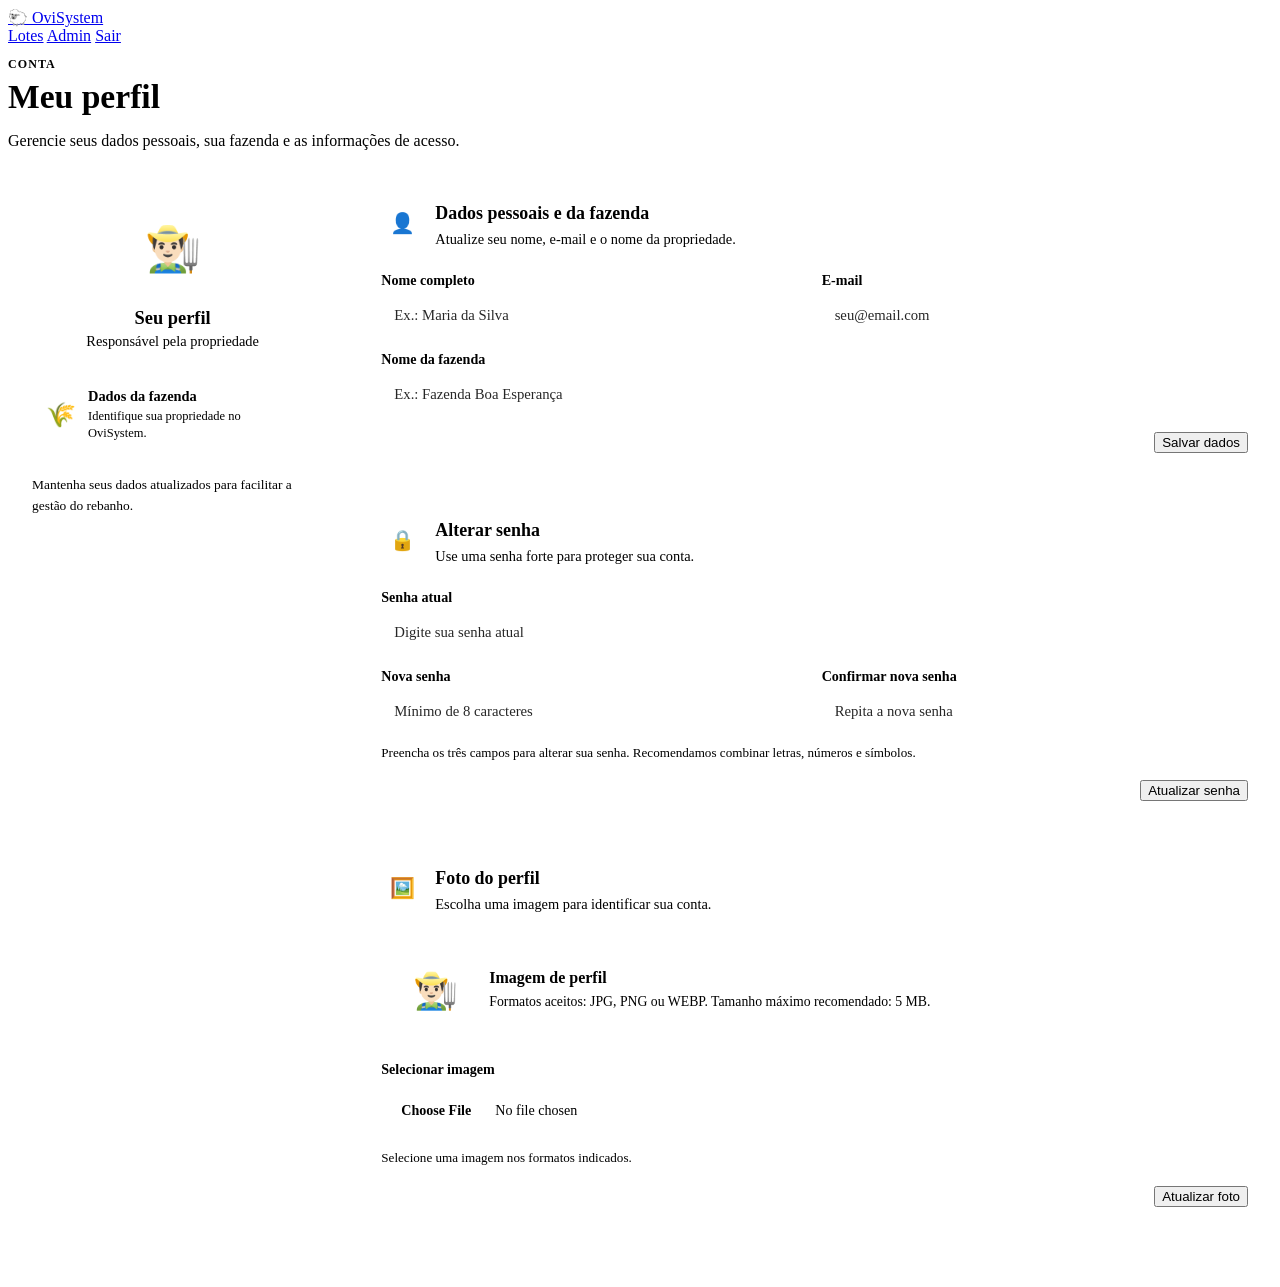
==== OviSystem/views/perfil.html @ 0fc9ceca "Add files via upload" ====
<!DOCTYPE html>
<html lang="pt-br">
<head>
  <meta charset="UTF-8" />
  <meta name="viewport" content="width=device-width, initial-scale=1" />
  <title>Meu perfil — OviSystem</title>
  <link rel="stylesheet" href="assets/_common/styles/reset.css" />
  <link rel="stylesheet" href="assets/_common/styles/base.css" />
  <link rel="stylesheet" href="assets/_common/styles/perfil.css" />
</head>
<body class="app-body">
  <header class="topbar topbar--app">
    <a href="../index.html" class="brand">
      <span class="brand__mark">🐑</span>
      <span class="brand__name">OviSystem</span>
    </a>
    <nav class="topbar__nav" aria-label="Navegação principal">
      <a href="lotes.html" class="navlink">Lotes</a>
      <a href="admin-dashboard.html" class="navlink">Admin</a>
      <a href="login.html" class="btn btn--ghost">Sair</a>
    </nav>
  </header>

  <main class="app perfil">
    <section class="page-header perfil__header">
      <div>
        <p class="perfil__eyebrow">CONTA</p>
        <h1>Meu perfil</h1>
        <p class="muted">Gerencie seus dados pessoais, sua fazenda e as informações de acesso.</p>
      </div>
    </section>

    <div class="perfil__layout">
      <aside class="perfil-resumo">
        <div class="perfil-resumo__avatar" aria-hidden="true">👨🏻‍🌾</div>
        <h2>Seu perfil</h2>
        <p class="muted">Responsável pela propriedade</p>
        <div class="perfil-resumo__fazenda">
          <span aria-hidden="true">🌾</span>
          <div>
            <strong>Dados da fazenda</strong>
            <small>Identifique sua propriedade no OviSystem.</small>
          </div>
        </div>
        <p class="perfil-resumo__nota">Mantenha seus dados atualizados para facilitar a gestão do rebanho.</p>
      </aside>

      <div class="perfil__forms">
        <!-- FORMULÁRIO 1: dados pessoais e fazenda -->
        <section class="perfil-card" aria-labelledby="dados-titulo">
          <div class="perfil-card__header">
            <div class="perfil-card__icon" aria-hidden="true">👤</div>
            <div>
              <h2 id="dados-titulo">Dados pessoais e da fazenda</h2>
              <p class="muted">Atualize seu nome, e-mail e o nome da propriedade.</p>
            </div>
          </div>

          <form class="form perfil-form" action="#" method="post" enctype="multipart/form-data">
            <div class="form__grid">
              <label class="field">
                <span>Nome completo</span>
                <input type="text" name="nome" autocomplete="name" placeholder="Ex.: Maria da Silva" required />
              </label>
              <label class="field">
                <span>E-mail</span>
                <input type="email" name="email" autocomplete="email" placeholder="seu@email.com" required />
              </label>
            </div>
            <label class="field">
              <span>Nome da fazenda</span>
              <input type="text" name="nome_fazenda" placeholder="Ex.: Fazenda Boa Esperança" required />
            </label>
            <div class="perfil-form__actions">
              <button type="submit" class="btn btn--primary">Salvar dados</button>
            </div>
          </form>
        </section>

        <!-- FORMULÁRIO 2: alteração de senha -->
        <section class="perfil-card" aria-labelledby="senha-titulo">
          <div class="perfil-card__header">
            <div class="perfil-card__icon" aria-hidden="true">🔒</div>
            <div>
              <h2 id="senha-titulo">Alterar senha</h2>
              <p class="muted">Use uma senha forte para proteger sua conta.</p>
            </div>
          </div>

          <form class="form perfil-form" action="#" method="post" enctype="multipart/form-data">
            <label class="field">
              <span>Senha atual</span>
              <input type="password" name="senha_atual" autocomplete="current-password" placeholder="Digite sua senha atual" required />
            </label>
            <div class="form__grid">
              <label class="field">
                <span>Nova senha</span>
                <input type="password" name="nova_senha" autocomplete="new-password" minlength="8" placeholder="Mínimo de 8 caracteres" required />
              </label>
              <label class="field">
                <span>Confirmar nova senha</span>
                <input type="password" name="confirmar_senha" autocomplete="new-password" minlength="8" placeholder="Repita a nova senha" required />
              </label>
            </div>
            <p class="perfil-form__hint">Preencha os três campos para alterar sua senha. Recomendamos combinar letras, números e símbolos.</p>
            <div class="perfil-form__actions">
              <button type="submit" class="btn btn--primary">Atualizar senha</button>
            </div>
          </form>
        </section>

        <!-- FORMULÁRIO 3: upload de foto de perfil -->
        <section class="perfil-card" aria-labelledby="foto-titulo">
          <div class="perfil-card__header">
            <div class="perfil-card__icon" aria-hidden="true">🖼️</div>
            <div>
              <h2 id="foto-titulo">Foto do perfil</h2>
              <p class="muted">Escolha uma imagem para identificar sua conta.</p>
            </div>
          </div>

          <form class="form perfil-form" action="#" method="post" enctype="multipart/form-data">
            <div class="perfil-foto">
              <div class="perfil-foto__preview" aria-hidden="true">👨🏻‍🌾</div>
              <div class="perfil-foto__texto">
                <strong>Imagem de perfil</strong>
                <p class="muted">Formatos aceitos: JPG, PNG ou WEBP. Tamanho máximo recomendado: 5 MB.</p>
              </div>
            </div>
            <label class="field">
              <span>Selecionar imagem</span>
              <input class="perfil-file" type="file" name="foto_perfil" accept="image/jpeg,image/png,image/webp" />
            </label>
            <p class="perfil-form__hint">Selecione uma imagem nos formatos indicados.</p>
            <div class="perfil-form__actions">
              <button type="submit" class="btn btn--primary">Atualizar foto</button>
            </div>
          </form>
        </section>
      </div>
    </div>
  </main>
</body>
</html>
---- OviSystem/views/assets/_common/styles/perfil.css ----
/* ══════════════════════════════════════════════════════════════════════════════
   PERFIL — OviSystem
   Usa as variáveis e os componentes globais definidos em base.css.
   ══════════════════════════════════════════════════════════════════════════════ */

.perfil { padding-bottom: 48px; }

.perfil__header {
  margin: 12px 0 28px;
  align-items: flex-start;
}

.perfil__eyebrow {
  margin: 0 0 6px;
  color: var(--primary);
  font-size: .75rem;
  font-weight: 800;
  letter-spacing: .09em;
}

.perfil__header h1 {
  margin: 0 0 6px;
  font-size: clamp(1.7rem, 3vw, 2.1rem);
}

.perfil__header .muted { max-width: 680px; }

.perfil__layout {
  display: grid;
  grid-template-columns: minmax(220px, .72fr) minmax(0, 2fr);
  gap: 20px;
  align-items: start;
}

.perfil-resumo,
.perfil-card {
  background: var(--surface);
  border: 1px solid var(--line);
  border-radius: var(--radius);
  box-shadow: var(--shadow);
}

.perfil-resumo {
  padding: 24px;
  text-align: center;
  position: sticky;
  top: 24px;
}

.perfil-resumo__avatar {
  width: 92px;
  height: 92px;
  margin: 0 auto 14px;
  display: grid;
  place-items: center;
  border-radius: 50%;
  background: var(--primary-soft);
  border: 4px solid var(--surface);
  outline: 1px solid var(--line);
  font-size: 2.8rem;
}

.perfil-resumo h2 {
  margin: 0 0 4px;
  font-size: 1.15rem;
}

.perfil-resumo > .muted {
  margin: 0;
  font-size: .9rem;
}

.perfil-resumo__fazenda {
  display: flex;
  align-items: center;
  gap: 12px;
  margin-top: 24px;
  padding: 14px;
  border-radius: var(--radius-sm);
  background: var(--primary-soft);
  text-align: left;
}

.perfil-resumo__fazenda > span { font-size: 1.5rem; }

.perfil-resumo__fazenda strong,
.perfil-resumo__fazenda small { display: block; }

.perfil-resumo__fazenda strong { font-size: .9rem; }
.perfil-resumo__fazenda small {
  margin-top: 3px;
  color: var(--muted);
  font-size: .78rem;
  line-height: 1.4;
}

.perfil-resumo__nota {
  margin: 18px 0 0;
  color: var(--muted);
  font-size: .84rem;
  line-height: 1.55;
  text-align: left;
}

.perfil__forms {
  display: grid;
  gap: 18px;
  min-width: 0;
}

.perfil-card { padding: 24px; min-width: 0; }

.perfil-card__header {
  display: flex;
  align-items: flex-start;
  gap: 12px;
  margin-bottom: 22px;
}

.perfil-card__icon {
  width: 42px;
  height: 42px;
  flex: 0 0 42px;
  display: grid;
  place-items: center;
  border-radius: 11px;
  background: var(--primary-soft);
  font-size: 1.25rem;
}

.perfil-card__header h2 {
  margin: 1px 0 5px;
  font-size: 1.12rem;
}

.perfil-card__header p {
  margin: 0;
  font-size: .9rem;
  line-height: 1.45;
}

.perfil-form {
  display: flex;
  flex-direction: column;
  gap: 16px;
}

.perfil-form .form__grid {
  display: grid;
  grid-template-columns: repeat(2, minmax(0, 1fr));
  gap: 14px;
}

.perfil-form .field { min-width: 0; }

.perfil-form .field > span {
  display: block;
  margin-bottom: 7px;
  font-size: .88rem;
  font-weight: 650;
}

.perfil-form input:not([type="file"]),
.perfil-form select,
.perfil-form textarea {
  display: block;
  width: 100%;
  min-width: 0;
  box-sizing: border-box;
  padding: 11px 13px;
  border: 1px solid var(--line);
  border-radius: var(--radius-sm);
  background: var(--bg);
  color: var(--ink);
  font: inherit;
  font-size: .92rem;
  transition: border-color .15s, box-shadow .15s;
}

.perfil-form input:focus,
.perfil-form select:focus,
.perfil-form textarea:focus {
  outline: none;
  border-color: var(--primary);
  box-shadow: 0 0 0 3px var(--primary-soft);
}

.perfil-form input::placeholder { color: var(--muted); opacity: .85; }

.perfil-form__hint {
  margin: -4px 0 0;
  color: var(--muted);
  font-size: .82rem;
  line-height: 1.5;
}

.perfil-form__actions {
  display: flex;
  justify-content: flex-end;
  padding-top: 2px;
}

.perfil-form__actions .btn { cursor: pointer; }

.perfil-foto {
  display: flex;
  align-items: center;
  gap: 16px;
  padding: 16px;
  border: 1px dashed var(--line);
  border-radius: var(--radius-sm);
  background: var(--bg);
}

.perfil-foto__preview {
  display: grid;
  place-items: center;
  width: 76px;
  height: 76px;
  flex: 0 0 76px;
  border-radius: 50%;
  background: var(--primary-soft);
  font-size: 2.25rem;
}

.perfil-foto__texto strong { display: block; margin-bottom: 5px; }
.perfil-foto__texto p { margin: 0; font-size: .86rem; line-height: 1.5; }

.perfil-form .perfil-file {
  display: block;
  width: 100%;
  box-sizing: border-box;
  padding: 8px;
  border: 1px solid var(--line);
  border-radius: var(--radius-sm);
  background: var(--surface);
  color: var(--ink);
  font: inherit;
  font-size: .88rem;
}

.perfil-file::file-selector-button {
  margin-right: 12px;
  padding: 9px 12px;
  border: 0;
  border-radius: 7px;
  background: var(--primary-soft);
  color: var(--primary-dark);
  font: inherit;
  font-weight: 700;
  cursor: pointer;
}

.perfil-file::file-selector-button:hover { filter: brightness(.97); }

@media (max-width: 820px) {
  .perfil__layout { grid-template-columns: 1fr; }
  .perfil-resumo {
    position: static;
    display: grid;
    grid-template-columns: auto 1fr;
    column-gap: 16px;
    text-align: left;
    align-items: center;
  }
  .perfil-resumo__avatar {
    grid-row: span 2;
    width: 72px;
    height: 72px;
    margin: 0;
    font-size: 2.2rem;
  }
  .perfil-resumo h2 { align-self: end; }
  .perfil-resumo > .muted { align-self: start; }
  .perfil-resumo__fazenda,
  .perfil-resumo__nota { grid-column: 1 / -1; }
  .perfil-resumo__fazenda { margin-top: 18px; }
}

@media (max-width: 560px) {
  .perfil-card { padding: 19px; }
  .perfil-resumo { padding: 18px; }
  .perfil-form .form__grid { grid-template-columns: 1fr; }
  .perfil-foto { align-items: flex-start; padding: 12px; }
  .perfil-foto__preview {
    width: 58px;
    height: 58px;
    flex-basis: 58px;
    font-size: 1.8rem;
  }
  .perfil-form__actions .btn { width: 100%; }
}
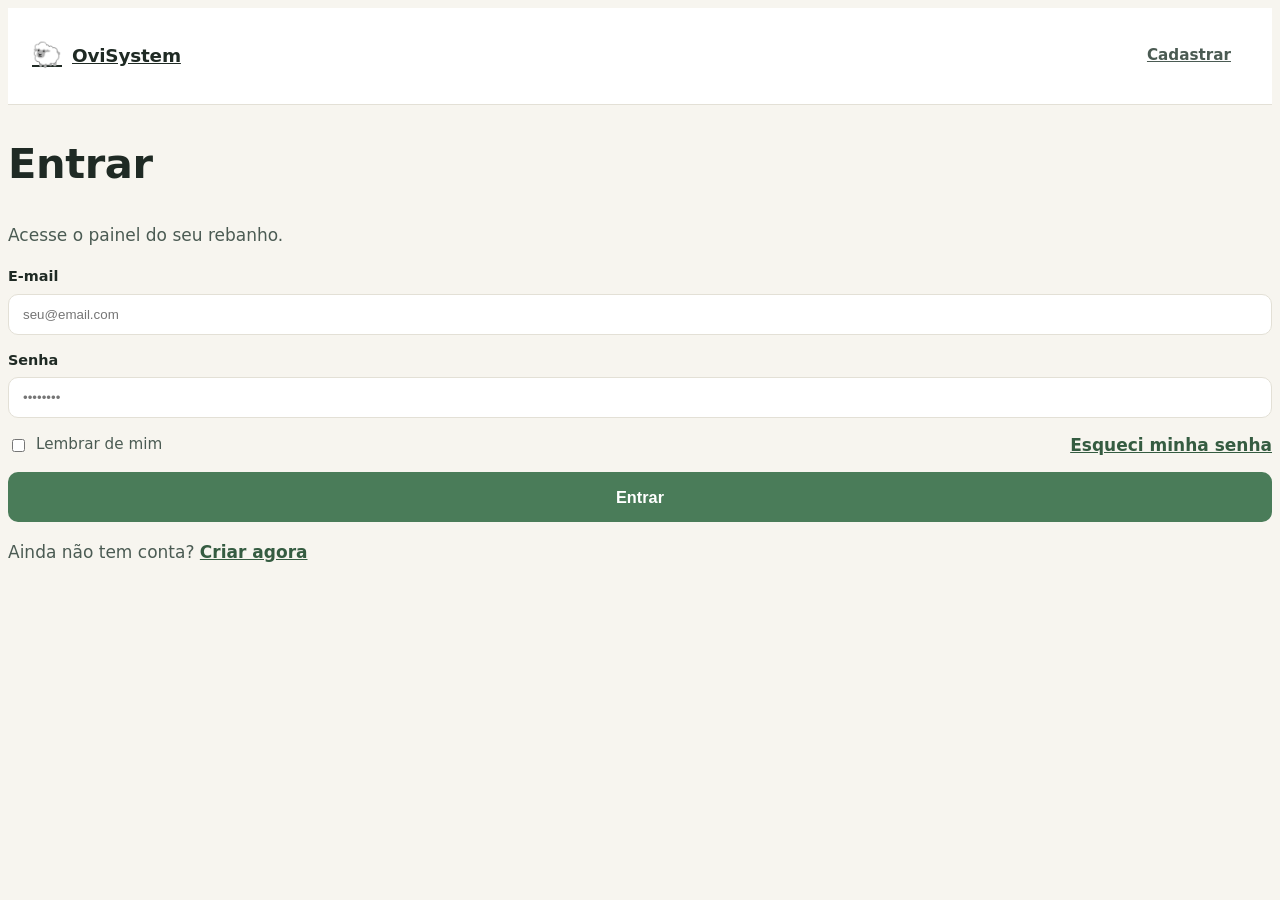
==== commit cb5e476e: "Add files via upload" ====
--- a/OviSystem/views/perfil.html
+++ b/OviSystem/views/perfil.html
@@ -7,6 +7,8 @@
   <link rel="stylesheet" href="assets/_common/styles/reset.css" />
   <link rel="stylesheet" href="assets/_common/styles/base.css" />
   <link rel="stylesheet" href="assets/_common/styles/perfil.css" />
+  <link rel="stylesheet" href="assets/_common/styles/toast.css" />
+  <link rel="stylesheet" href="assets/_common/styles/imagens.css" />
 </head>
 <body class="app-body">
   <header class="topbar topbar--app">
@@ -32,11 +34,11 @@
 
     <div class="perfil__layout">
       <aside class="perfil-resumo">
-        <div class="perfil-resumo__avatar" aria-hidden="true">👨🏻‍🌾</div>
+        <div class="perfil-resumo__avatar" id="resumoAvatar">👨🏻‍🌾</div>
         <h2>Seu perfil</h2>
         <p class="muted">Responsável pela propriedade</p>
         <div class="perfil-resumo__fazenda">
-          <span aria-hidden="true">🌾</span>
+          
           <div>
             <strong>Dados da fazenda</strong>
             <small>Identifique sua propriedade no OviSystem.</small>
@@ -56,23 +58,24 @@
             </div>
           </div>
 
-          <form class="form perfil-form" action="#" method="post" enctype="multipart/form-data">
+          <form class="form perfil-form" id="formDados" novalidate>
             <div class="form__grid">
               <label class="field">
                 <span>Nome completo</span>
-                <input type="text" name="nome" autocomplete="name" placeholder="Ex.: Maria da Silva" required />
+                <input type="text" name="nome" id="inputNome" autocomplete="name" placeholder="Ex.: Maria da Silva" required />
               </label>
               <label class="field">
                 <span>E-mail</span>
-                <input type="email" name="email" autocomplete="email" placeholder="seu@email.com" required />
+                <input type="email" name="email" id="inputEmail" autocomplete="email" placeholder="seu@email.com" required />
               </label>
             </div>
             <label class="field">
               <span>Nome da fazenda</span>
-              <input type="text" name="nome_fazenda" placeholder="Ex.: Fazenda Boa Esperança" required />
+              <input type="text" name="nome_fazenda" id="inputFazenda" placeholder="Ex.: Fazenda Boa Esperança" required />
             </label>
+            <p class="perfil-form__hint" id="dadosStatus" role="status" aria-live="polite"></p>
             <div class="perfil-form__actions">
-              <button type="submit" class="btn btn--primary">Salvar dados</button>
+              <button type="submit" class="btn btn--primary" id="btnDados">Salvar dados</button>
             </div>
           </form>
         </section>
@@ -87,24 +90,25 @@
             </div>
           </div>
 
-          <form class="form perfil-form" action="#" method="post" enctype="multipart/form-data">
+          <form class="form perfil-form" id="formSenha" novalidate>
             <label class="field">
               <span>Senha atual</span>
-              <input type="password" name="senha_atual" autocomplete="current-password" placeholder="Digite sua senha atual" required />
+              <input type="password" name="senha_atual" id="inputSenhaAtual" autocomplete="current-password" placeholder="Digite sua senha atual" required />
             </label>
             <div class="form__grid">
               <label class="field">
                 <span>Nova senha</span>
-                <input type="password" name="nova_senha" autocomplete="new-password" minlength="8" placeholder="Mínimo de 8 caracteres" required />
+                <input type="password" name="nova_senha" id="inputNovaSenha" autocomplete="new-password" minlength="8" placeholder="Mínimo de 8 caracteres" required />
               </label>
               <label class="field">
                 <span>Confirmar nova senha</span>
-                <input type="password" name="confirmar_senha" autocomplete="new-password" minlength="8" placeholder="Repita a nova senha" required />
+                <input type="password" name="confirmar_senha" id="inputConfirmarSenha" autocomplete="new-password" minlength="8" placeholder="Repita a nova senha" required />
               </label>
             </div>
             <p class="perfil-form__hint">Preencha os três campos para alterar sua senha. Recomendamos combinar letras, números e símbolos.</p>
+            <p class="perfil-form__hint" id="senhaStatus" role="status" aria-live="polite"></p>
             <div class="perfil-form__actions">
-              <button type="submit" class="btn btn--primary">Atualizar senha</button>
+              <button type="submit" class="btn btn--primary" id="btnSenha">Atualizar senha</button>
             </div>
           </form>
         </section>
@@ -119,26 +123,28 @@
             </div>
           </div>
 
-          <form class="form perfil-form" action="#" method="post" enctype="multipart/form-data">
-            <div class="perfil-foto">
-              <div class="perfil-foto__preview" aria-hidden="true">👨🏻‍🌾</div>
-              <div class="perfil-foto__texto">
-                <strong>Imagem de perfil</strong>
-                <p class="muted">Formatos aceitos: JPG, PNG ou WEBP. Tamanho máximo recomendado: 5 MB.</p>
-              </div>
+        <form class="form perfil-form" id="formFoto" novalidate>
+          <div class="perfil-foto">
+            <div class="perfil-foto__preview" id="fotoPreview">👨🏻‍🌾</div>
+            <div class="perfil-foto__texto">
+              <strong>Imagem de perfil</strong>
+              <p class="muted">Formatos aceitos: JPG, PNG ou WEBP. Tamanho máximo: 5 MB.</p>
             </div>
-            <label class="field">
-              <span>Selecionar imagem</span>
-              <input class="perfil-file" type="file" name="foto_perfil" accept="image/jpeg,image/png,image/webp" />
-            </label>
-            <p class="perfil-form__hint">Selecione uma imagem nos formatos indicados.</p>
-            <div class="perfil-form__actions">
-              <button type="submit" class="btn btn--primary">Atualizar foto</button>
-            </div>
-          </form>
+          </div>
+          <label class="field">
+            <span>Selecionar imagem</span>
+            <input class="perfil-file" id="fotoArquivo" type="file" name="photo"
+                  accept="image/jpeg,image/png,image/webp" />
+          </label>
+          <p class="perfil-form__hint" id="fotoStatus" role="status" aria-live="polite">Selecione uma imagem nos formatos indicados.</p>
+          <div class="perfil-form__actions">
+            <button type="submit" class="btn btn--primary" id="btnFoto" disabled>Atualizar foto</button>
+          </div>
+        </form>
         </section>
       </div>
     </div>
   </main>
+  <script type="module" src="assets/app/scripts/perfil.js"></script>
 </body>
-</html>
+</html>
--- a/OviSystem/views/assets/_common/styles/base.css
+++ b/OviSystem/views/assets/_common/styles/base.css
@@ -0,0 +1,138 @@
+:root {
+  --bg: #f7f5ef;
+  --surface: #ffffff;
+  --ink: #1f2a24;
+  --ink-soft: #4b5b53;
+  --muted: #7a8a82;
+  --line: #e3e0d6;
+  --primary: #4a7c59;
+  --primary-dark: #355c41;
+  --primary-soft: #e6efe9;
+  --accent: #c9a14a;
+  --danger: #b3382c;
+  --radius: 14px;
+  --radius-sm: 10px;
+  --shadow: 0 2px 10px rgba(31, 42, 36, .06);
+  --shadow-lg: 0 12px 32px rgba(31, 42, 36, .14);
+  --font: system-ui, -apple-system, "Segoe UI", Roboto, "Helvetica Neue", Arial, sans-serif;
+}
+body {
+  font-family: var(--font);
+  font-size: 17px;
+  line-height: 1.55;
+  color: var(--ink);
+  background: var(--bg);
+}
+h1 { font-size: clamp(1.8rem, 2.4vw + 1rem, 2.6rem); line-height: 1.15; letter-spacing: -0.01em; }
+h2 { font-size: clamp(1.4rem, 1.2vw + 1rem, 1.8rem); line-height: 1.2; }
+h3 { font-size: 1.15rem; }
+p { color: var(--ink-soft); }
+.muted { color: var(--muted); }
+/* Topbar */
+.topbar {
+  display: flex; align-items: center; justify-content: space-between;
+  padding: 16px 24px; background: var(--surface);
+  border-bottom: 1px solid var(--line); position: sticky; top: 0; z-index: 10;
+}
+.topbar--app { background: var(--surface); }
+.brand { display: flex; align-items: center; gap: 10px; font-weight: 700; color: var(--ink); }
+.brand__mark { font-size: 1.5rem; }
+.brand__name { font-size: 1.15rem; letter-spacing: -0.01em; }
+.brand__tag {
+  margin-left: 8px; padding: 2px 8px; border-radius: 999px;
+  background: var(--primary-soft); color: var(--primary-dark);
+  font-size: .72rem; font-weight: 600; text-transform: uppercase; letter-spacing: .05em;
+}
+.topbar__nav { display: flex; align-items: center; gap: 12px; }
+.navlink {
+  padding: 8px 12px; border-radius: var(--radius-sm); color: var(--ink-soft); font-weight: 500;
+}
+.navlink:hover { background: var(--primary-soft); color: var(--primary-dark); }
+.navlink--active { background: var(--primary-soft); color: var(--primary-dark); }
+/* Buttons */
+.btn {
+  display: inline-flex; align-items: center; justify-content: center;
+  gap: 8px; padding: 10px 16px; border-radius: var(--radius-sm);
+  font-weight: 600; font-size: .95rem; transition: all .15s ease;
+  border: 1px solid transparent; min-height: 42px;
+}
+.btn--lg { padding: 14px 22px; font-size: 1.02rem; min-height: 50px; }
+.btn--block { width: 100%; }
+.btn--primary { background: var(--primary); color: #fff; }
+.btn--primary:hover { background: var(--primary-dark); }
+.btn--outline { background: transparent; border-color: var(--line); color: var(--ink); }
+.btn--outline:hover { border-color: var(--primary); color: var(--primary-dark); }
+.btn--ghost { background: transparent; color: var(--ink-soft); }
+.btn--ghost:hover { background: var(--primary-soft); color: var(--primary-dark); }
+.btn--danger { background: var(--danger); color: #fff; }
+.btn--danger:hover { background: #8e2a20; }
+/* Links */
+.link { color: var(--primary-dark); font-weight: 600; }
+.link:hover { text-decoration: underline; }
+/* Footer */
+.footer { padding: 32px 24px; text-align: center; color: var(--muted); font-size: .9rem; }
+/* App container */
+.app {
+  max-width: 1100px; margin: 0 auto; padding: 28px 24px 80px;
+}
+.page-header {
+  display: flex; justify-content: space-between; align-items: flex-end;
+  gap: 16px; margin-bottom: 24px; flex-wrap: wrap;
+}
+/* Forms */
+.form { display: flex; flex-direction: column; gap: 14px; }
+.field { display: flex; flex-direction: column; gap: 6px; }
+.field > span { font-size: .9rem; font-weight: 600; color: var(--ink); }
+.field input, .field select, .field textarea {
+  padding: 12px 14px; border: 1px solid var(--line); border-radius: var(--radius-sm);
+  background: var(--surface); transition: border-color .15s;
+}
+.field input:focus, .field select:focus {
+  outline: none; border-color: var(--primary);
+  box-shadow: 0 0 0 3px var(--primary-soft);
+}
+.form__grid { display: grid; grid-template-columns: 1fr 1fr; gap: 14px; }
+.form__row { display: flex; justify-content: space-between; align-items: center; gap: 12px; }
+.checkbox { display: inline-flex; align-items: center; gap: 8px; color: var(--ink-soft); font-size: .95rem; }
+/* Card */
+.card {
+  background: var(--surface); border: 1px solid var(--line);
+  border-radius: var(--radius); box-shadow: var(--shadow); overflow: hidden;
+}
+.card__head {
+  padding: 18px 20px; border-bottom: 1px solid var(--line);
+  display: flex; justify-content: space-between; align-items: center; gap: 12px; flex-wrap: wrap;
+}
+/* Modal */
+.modal { position: fixed; inset: 0; z-index: 50; display: flex; align-items: center; justify-content: center; padding: 20px; }
+.modal__backdrop { position: absolute; inset: 0; background: rgba(15, 23, 19, .45); }
+.modal__card {
+  position: relative; background: var(--surface); border-radius: var(--radius);
+  width: 100%; max-width: 520px; max-height: 90vh; overflow: hidden;
+  display: flex; flex-direction: column; box-shadow: var(--shadow-lg);
+}
+.modal__head, .modal__foot {
+  padding: 16px 20px; display: flex; align-items: center; justify-content: space-between; gap: 12px;
+}
+.modal__head { border-bottom: 1px solid var(--line); }
+.modal__foot { border-top: 1px solid var(--line); justify-content: flex-end; }
+.modal__body { padding: 20px; overflow: auto; }
+.iconbtn { width: 36px; height: 36px; border-radius: 8px; color: var(--ink-soft); }
+.iconbtn:hover { background: var(--primary-soft); color: var(--primary-dark); }
+@media (max-width: 600px) {
+  .form__grid { grid-template-columns: 1fr; }
+  .topbar { padding: 12px 16px; }
+  .topbar__nav { gap: 6px; }
+  .navlink { padding: 6px 8px; font-size: .9rem; }
+  body { font-size: 16px; }
+}
+
+/* Avatar do usuário na navbar (link para perfil.html) */
+.topbar__avatar {
+  width: 38px; height: 38px; border-radius: 50%; overflow: hidden;
+  display: grid; place-items: center; font-size: 1.2rem;
+  background: var(--primary-soft); border: 2px solid var(--line);
+}
+.topbar__avatar:hover,
+.topbar__avatar--ativo { border-color: var(--primary); }
+.topbar__avatar img { width: 100%; height: 100%; object-fit: cover; }
--- a/OviSystem/views/assets/_common/styles/toast.css
+++ b/OviSystem/views/assets/_common/styles/toast.css
@@ -0,0 +1,9 @@
+/* ── Toast ─────────────────────────────────────────────────────────────────── */
+.toast {
+  position: fixed; right: 16px; bottom: 16px; z-index: 9999;
+  padding: 12px 16px; border-radius: 8px; color: #fff;
+  box-shadow: 0 4px 12px rgba(0,0,0,.2);
+}
+.toast--success { background: #22c55e; }
+.toast--warning { background: #eab308; color: #111; }
+.toast--error   { background: #ef4444; }
--- a/OviSystem/views/assets/_common/styles/imagens.css
+++ b/OviSystem/views/assets/_common/styles/imagens.css
@@ -0,0 +1,242 @@
+/* ══════════════════════════════════════════════════════════════════════════════
+   IMAGENS — foto de perfil e galeria da ovelha
+   Linke depois de perfil.css e lotes.css (precisa sobrescrever .modal-card).
+   ══════════════════════════════════════════════════════════════════════════════ */
+
+/* ── Foto de perfil: imagem dentro dos círculos ────────────────────────────── */
+.perfil-foto__preview,
+.perfil-resumo__avatar { overflow: hidden; }
+
+.perfil-foto__preview img,
+.perfil-resumo__avatar img {
+  width: 100%;
+  height: 100%;
+  object-fit: cover;
+}
+
+/* ── Mensagens de status (perfil e galeria) ────────────────────────────────── */
+.perfil-form__hint.is-erro,
+.galeria-status.is-erro { color: var(--danger); font-weight: 600; }
+
+.perfil-form__hint.is-ok,
+.galeria-status.is-ok { color: var(--primary-dark); font-weight: 600; }
+
+.perfil-form__actions .btn:disabled,
+.galeria-upload .btn:disabled { opacity: .55; cursor: not-allowed; }
+
+/* ── Modal da galeria ──────────────────────────────────────────────────────── */
+.galeria-modal { max-width: 640px; }
+
+.galeria-grid {
+  display: grid;
+  grid-template-columns: repeat(auto-fill, minmax(130px, 1fr));
+  gap: 10px;
+}
+
+.galeria-vazio {
+  grid-column: 1 / -1;
+  padding: 24px;
+  text-align: center;
+  color: var(--muted);
+  background: var(--bg);
+  border: 2px dashed var(--line);
+  border-radius: var(--radius-sm);
+}
+
+.galeria-item {
+  position: relative;
+  margin: 0;
+  overflow: hidden;
+  background: var(--bg);
+  border: 1px solid var(--line);
+  border-radius: var(--radius-sm);
+}
+
+.galeria-item img {
+  width: 100%;
+  aspect-ratio: 1;
+  object-fit: cover;
+}
+
+.galeria-item__remover {
+  position: absolute;
+  right: 6px;
+  bottom: 6px;
+  padding: 4px 10px;
+  border-radius: 8px;
+  background: rgba(255, 255, 255, .92);
+  border: 1px solid var(--line);
+  color: var(--ink-soft);
+  font-size: .78rem;
+  font-weight: 600;
+  transition: background .15s, color .15s, border-color .15s;
+}
+
+.galeria-item__remover:hover,
+.galeria-item__remover:focus-visible,
+.galeria-item__remover[data-confirmar] {
+  background: var(--danger);
+  border-color: var(--danger);
+  color: #fff;
+}
+
+.galeria-item__remover:disabled { opacity: .6; cursor: wait; }
+
+/* ── Envio de novas imagens ────────────────────────────────────────────────── */
+.galeria-upload {
+  display: flex;
+  flex-direction: column;
+  gap: 12px;
+  padding-top: 14px;
+  border-top: 1px solid var(--line);
+}
+
+.galeria-upload .perfil-file {
+  display: block;
+  width: 100%;
+  padding: 8px;
+  border: 1px solid var(--line);
+  border-radius: var(--radius-sm);
+  background: var(--surface);
+  font-size: .88rem;
+}
+
+.galeria-upload .perfil-file::file-selector-button {
+  margin-right: 12px;
+  padding: 9px 12px;
+  border: 0;
+  border-radius: 7px;
+  background: var(--primary-soft);
+  color: var(--primary-dark);
+  font: inherit;
+  font-weight: 700;
+  cursor: pointer;
+}
+
+.galeria-hint,
+.galeria-status { margin: 0; font-size: .82rem; line-height: 1.5; }
+.galeria-hint { color: var(--muted); }
+.galeria-status:empty { display: none; }
+
+.galeria-previas { display: flex; flex-wrap: wrap; gap: 8px; }
+.galeria-previas:empty { display: none; }
+
+.galeria-previa {
+  position: relative;
+  width: 76px;
+  height: 76px;
+  border: 1px solid var(--line);
+  border-radius: var(--radius-sm);
+  overflow: hidden;
+}
+
+.galeria-previa img { width: 100%; height: 100%; object-fit: cover; }
+
+.galeria-previa__remover {
+  position: absolute;
+  top: 3px;
+  right: 3px;
+  width: 22px;
+  height: 22px;
+  border-radius: 50%;
+  background: rgba(0, 0, 0, .6);
+  color: #fff;
+  font-size: .7rem;
+  line-height: 1;
+}
+
+.galeria-previa__remover:hover { background: var(--danger); }
+
+/* ── Cards de ovelha clicáveis ─────────────────────────────────────────────── */
+.ovelha-card:focus-visible {
+  outline: 2px solid var(--primary);
+  outline-offset: 2px;
+}
+
+/* ── Carrossel da ovelha ───────────────────────────────────────────────────── */
+.carrossel { display: flex; flex-direction: column; gap: 10px; }
+
+.carrossel__palco {
+  position: relative;
+  display: flex;
+  align-items: center;
+  justify-content: center;
+  background: var(--bg);
+  border: 1px solid var(--line);
+  border-radius: var(--radius-sm);
+  overflow: hidden;
+}
+
+.carrossel__figura { margin: 0; width: 100%; text-align: center; }
+
+.carrossel__figura img {
+  display: block;
+  width: 100%;
+  max-height: 340px;
+  object-fit: contain;
+  background: #1f2a24;
+}
+
+.carrossel__figura figcaption {
+  padding: 6px 12px;
+  font-size: .85rem;
+  color: var(--ink-soft);
+}
+.carrossel__figura figcaption:empty { display: none; }
+
+.carrossel__nav {
+  position: absolute;
+  top: 50%;
+  transform: translateY(-50%);
+  width: 38px;
+  height: 38px;
+  border-radius: 50%;
+  background: rgba(255, 255, 255, .9);
+  border: 1px solid var(--line);
+  color: var(--ink);
+  font-size: 1.5rem;
+  line-height: 1;
+  cursor: pointer;
+  z-index: 1;
+  transition: background .15s, color .15s;
+}
+.carrossel__nav--prev { left: 8px; }
+.carrossel__nav--next { right: 8px; }
+.carrossel__nav:hover,
+.carrossel__nav:focus-visible { background: var(--primary); color: #fff; }
+
+.carrossel__barra { display: flex; align-items: center; justify-content: space-between; gap: 12px; }
+.carrossel__contador { font-size: .88rem; color: var(--muted); font-weight: 600; }
+
+.carrossel__remover {
+  padding: 6px 12px;
+  border: 1px solid var(--line);
+  border-radius: 8px;
+  background: transparent;
+  color: var(--muted);
+  font-size: .85rem;
+  cursor: pointer;
+  transition: background .15s, color .15s, border-color .15s;
+}
+.carrossel__remover:hover,
+.carrossel__remover:focus-visible,
+.carrossel__remover[data-confirmar] { background: var(--danger); border-color: var(--danger); color: #fff; }
+.carrossel__remover:disabled { opacity: .6; cursor: wait; }
+
+.carrossel__miniaturas { display: flex; gap: 8px; overflow-x: auto; padding-bottom: 4px; }
+
+.carrossel__mini {
+  flex: 0 0 auto;
+  width: 64px;
+  height: 64px;
+  padding: 0;
+  border: 2px solid transparent;
+  border-radius: var(--radius-sm);
+  overflow: hidden;
+  opacity: .65;
+  cursor: pointer;
+  transition: opacity .15s, border-color .15s;
+}
+.carrossel__mini img { width: 100%; height: 100%; object-fit: cover; display: block; }
+.carrossel__mini:hover { opacity: 1; }
+.carrossel__mini.is-ativa { border-color: var(--primary); opacity: 1; }
